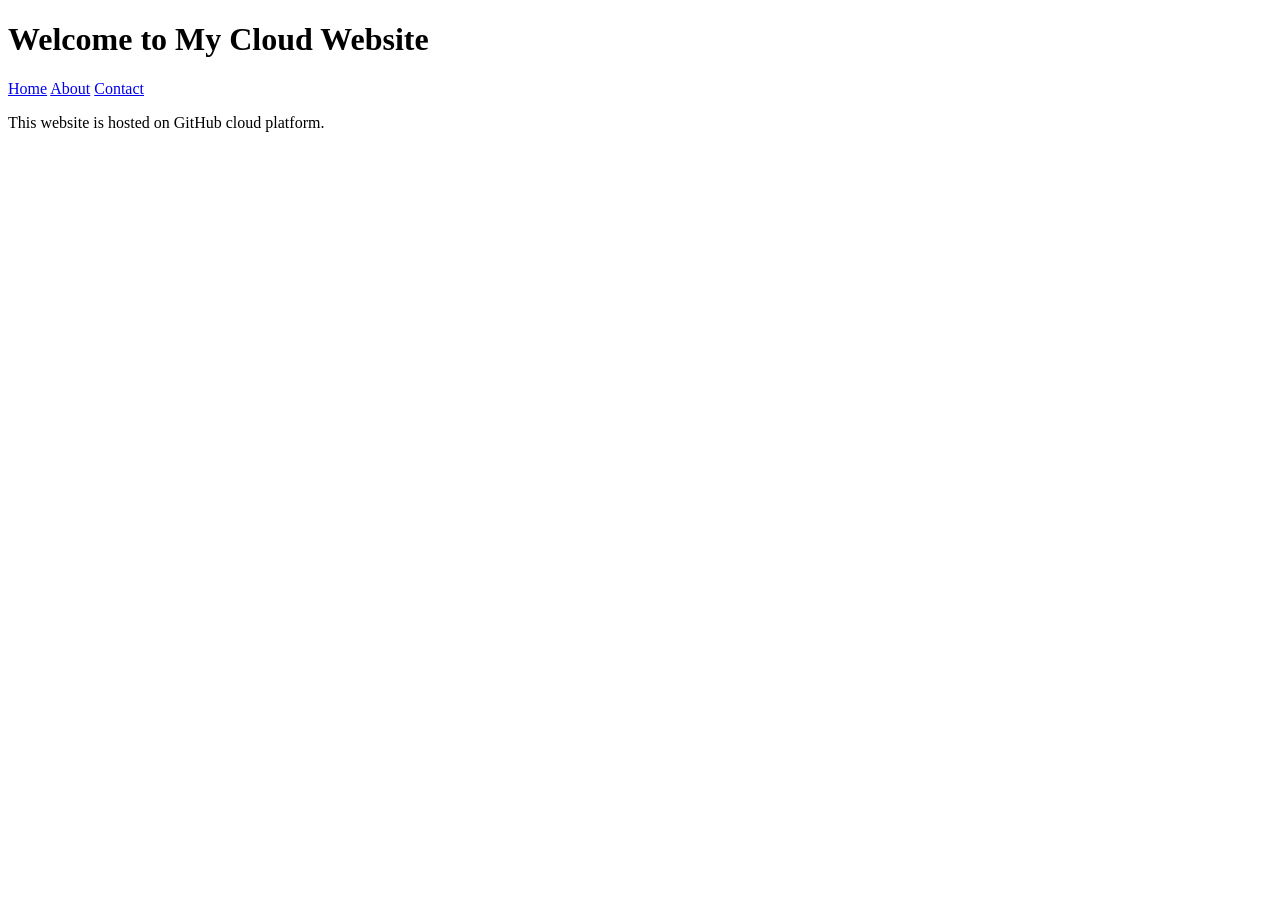
==== index.html @ 8e3b0706 "Add basic HTML structure for cloud website" ====
<!DOCTYPE html>
<html>
<head>
<title>My Cloud Website</title>
<link rel="stylesheet" href="style.css">
</head>

<body>

<h1>Welcome to My Cloud Website</h1>

<nav>
<a href="index.html">Home</a>
<a href="about.html">About</a>
<a href="contact.html">Contact</a>
</nav>

<p>This website is hosted on GitHub cloud platform.</p>

</body>
</html>
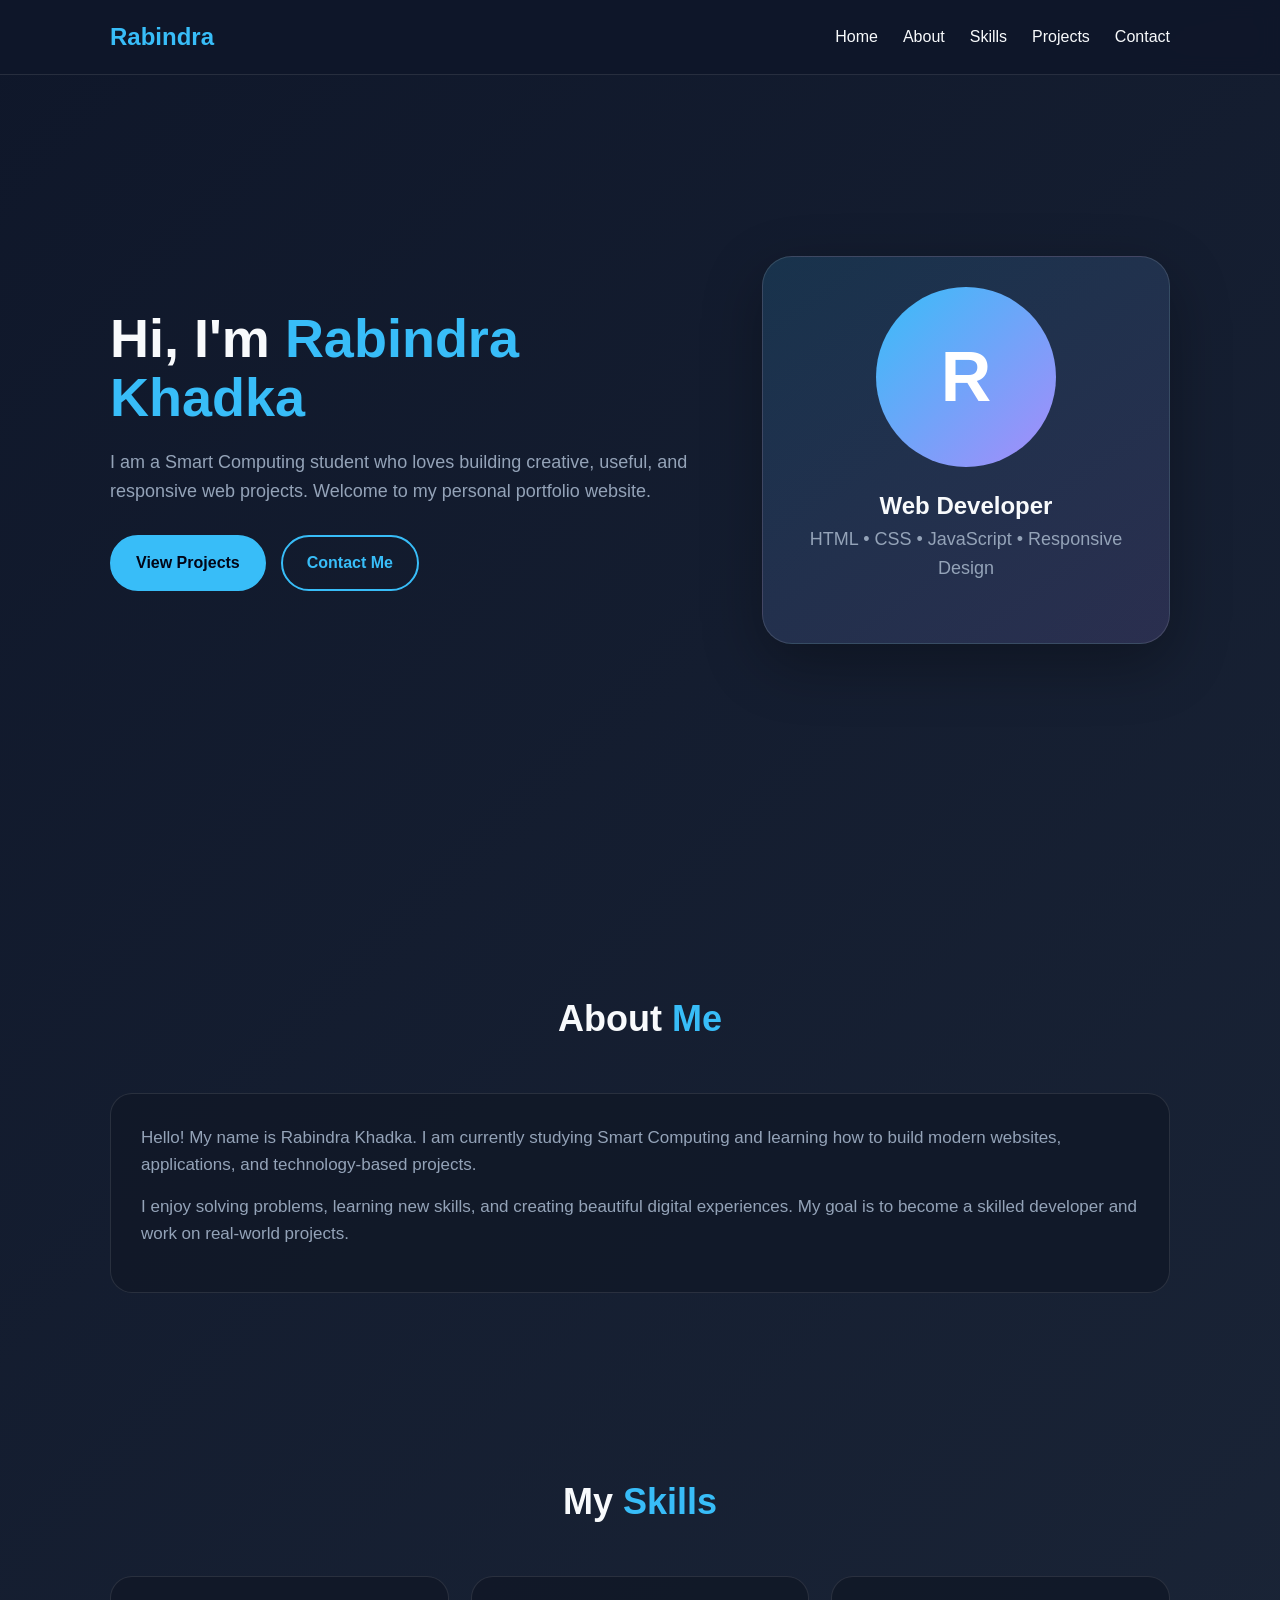
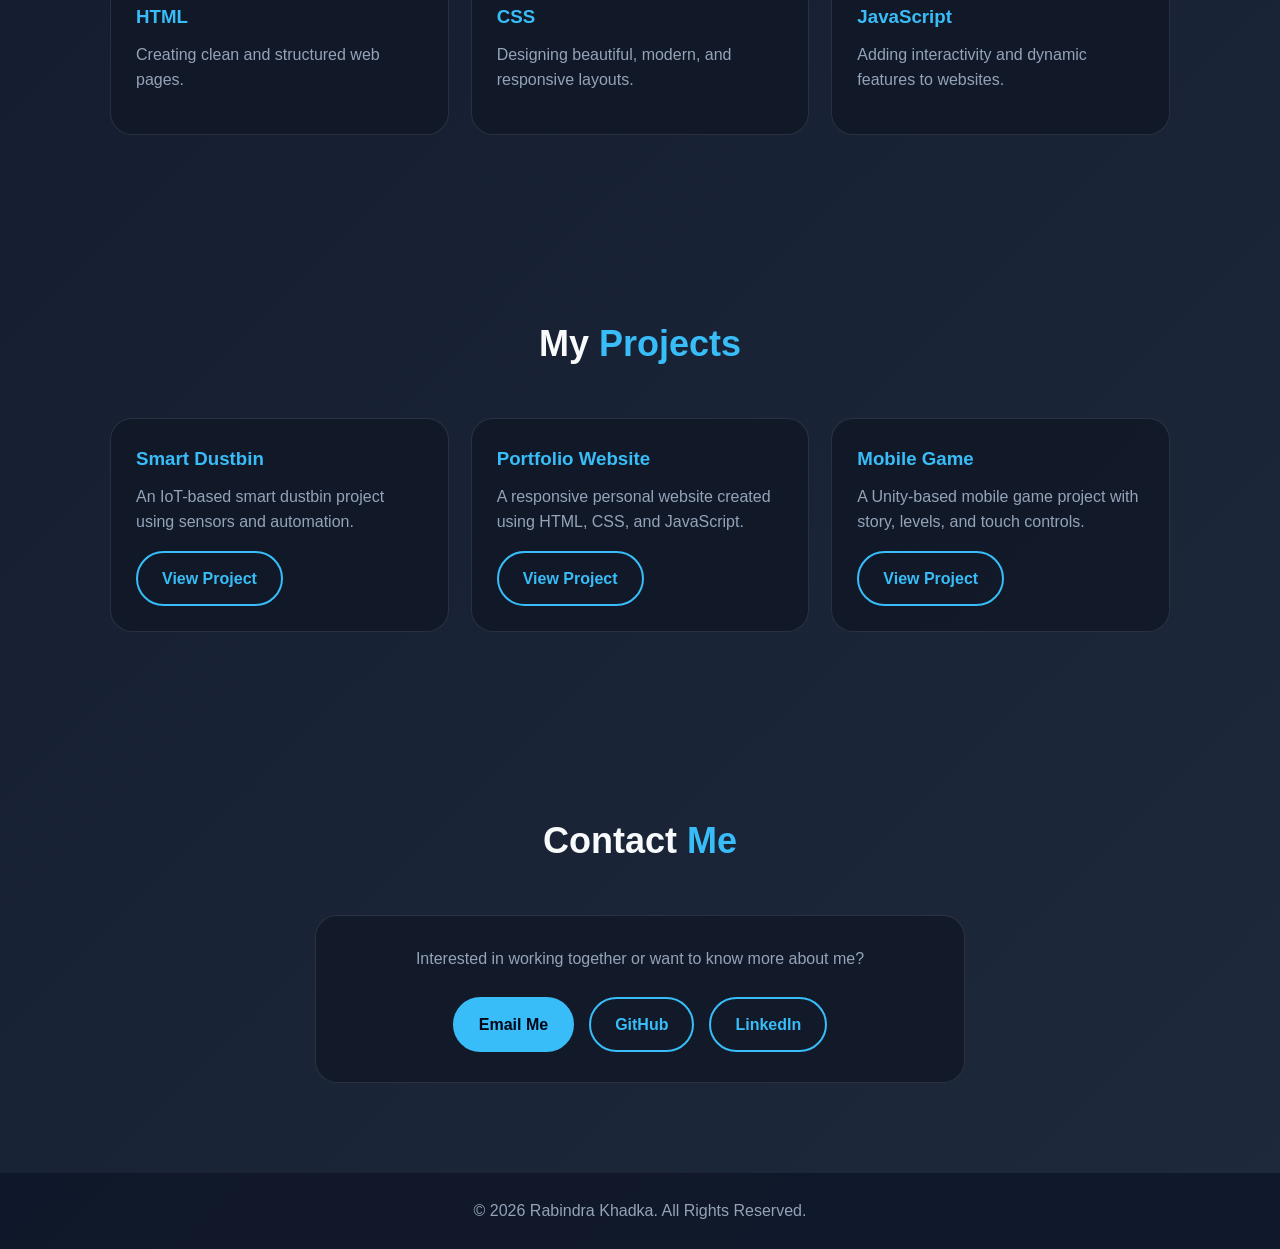
==== commit 0739f889: "Update index.html" ====
--- a/index.html
+++ b/index.html
@@ -1,21 +1,461 @@
 <!DOCTYPE html>
-<html>
+<html lang="en">
 <head>
-<title>My Cloud Website</title>
-<link rel="stylesheet" href="style.css">
+  <meta charset="UTF-8" />
+  <meta name="viewport" content="width=device-width, initial-scale=1.0" />
+  <title>Rabindra Khadka | Portfolio</title>
+  <style>
+    * {
+      margin: 0;
+      padding: 0;
+      box-sizing: border-box;
+      font-family: Arial, sans-serif;
+    }
+
+    :root {
+      --bg: #0f172a;
+      --card: #111827;
+      --text: #f8fafc;
+      --muted: #94a3b8;
+      --primary: #38bdf8;
+      --secondary: #a78bfa;
+    }
+
+    body {
+      background: linear-gradient(135deg, #0f172a, #1e293b);
+      color: var(--text);
+      line-height: 1.6;
+    }
+
+    html {
+      scroll-behavior: smooth;
+    }
+
+    header {
+      position: fixed;
+      top: 0;
+      width: 100%;
+      z-index: 1000;
+      background: rgba(15, 23, 42, 0.9);
+      backdrop-filter: blur(10px);
+      border-bottom: 1px solid rgba(255, 255, 255, 0.1);
+    }
+
+    nav {
+      max-width: 1100px;
+      margin: auto;
+      display: flex;
+      justify-content: space-between;
+      align-items: center;
+      padding: 18px 20px;
+    }
+
+    .logo {
+      font-size: 24px;
+      font-weight: bold;
+      color: var(--primary);
+    }
+
+    .nav-links {
+      display: flex;
+      gap: 25px;
+      list-style: none;
+    }
+
+    .nav-links a {
+      color: var(--text);
+      text-decoration: none;
+      font-weight: 500;
+      transition: 0.3s;
+    }
+
+    .nav-links a:hover {
+      color: var(--primary);
+    }
+
+    .menu-btn {
+      display: none;
+      font-size: 28px;
+      cursor: pointer;
+    }
+
+    section {
+      max-width: 1100px;
+      margin: auto;
+      padding: 90px 20px;
+    }
+
+    .hero {
+      min-height: 100vh;
+      display: grid;
+      grid-template-columns: 1.2fr 0.8fr;
+      align-items: center;
+      gap: 40px;
+    }
+
+    .hero h1 {
+      font-size: 54px;
+      line-height: 1.1;
+      margin-bottom: 20px;
+    }
+
+    .hero h1 span {
+      color: var(--primary);
+    }
+
+    .hero p {
+      color: var(--muted);
+      font-size: 18px;
+      max-width: 600px;
+      margin-bottom: 30px;
+    }
+
+    .buttons {
+      display: flex;
+      gap: 15px;
+      flex-wrap: wrap;
+    }
+
+    .btn {
+      display: inline-block;
+      padding: 13px 24px;
+      border-radius: 30px;
+      border: 2px solid var(--primary);
+      text-decoration: none;
+      font-weight: bold;
+      transition: 0.3s;
+      cursor: pointer;
+    }
+
+    .btn-primary {
+      background: var(--primary);
+      color: #020617;
+    }
+
+    .btn-primary:hover {
+      background: transparent;
+      color: var(--primary);
+      transform: translateY(-4px);
+    }
+
+    .btn-outline {
+      color: var(--primary);
+    }
+
+    .btn-outline:hover {
+      background: var(--primary);
+      color: #020617;
+      transform: translateY(-4px);
+    }
+
+    .profile-card {
+      background: linear-gradient(145deg, rgba(56, 189, 248, 0.15), rgba(167, 139, 250, 0.15));
+      border: 1px solid rgba(255, 255, 255, 0.12);
+      border-radius: 30px;
+      padding: 30px;
+      text-align: center;
+      box-shadow: 0 20px 60px rgba(0, 0, 0, 0.3);
+      animation: float 3s ease-in-out infinite;
+    }
+
+    .profile-img {
+      width: 180px;
+      height: 180px;
+      margin: auto;
+      border-radius: 50%;
+      background: linear-gradient(135deg, var(--primary), var(--secondary));
+      display: flex;
+      align-items: center;
+      justify-content: center;
+      font-size: 70px;
+      font-weight: bold;
+      color: white;
+      margin-bottom: 20px;
+    }
+
+    @keyframes float {
+      0%, 100% { transform: translateY(0); }
+      50% { transform: translateY(-12px); }
+    }
+
+    .section-title {
+      font-size: 36px;
+      text-align: center;
+      margin-bottom: 45px;
+    }
+
+    .section-title span {
+      color: var(--primary);
+    }
+
+    .about-box,
+    .contact-box {
+      background: rgba(17, 24, 39, 0.8);
+      padding: 30px;
+      border-radius: 22px;
+      border: 1px solid rgba(255, 255, 255, 0.1);
+    }
+
+    .about-box p {
+      color: var(--muted);
+      font-size: 17px;
+      margin-bottom: 15px;
+    }
+
+    .skills-grid,
+    .projects-grid {
+      display: grid;
+      grid-template-columns: repeat(3, 1fr);
+      gap: 22px;
+    }
+
+    .skill-card,
+    .project-card {
+      background: rgba(17, 24, 39, 0.85);
+      padding: 25px;
+      border-radius: 22px;
+      border: 1px solid rgba(255, 255, 255, 0.1);
+      transition: 0.3s;
+    }
+
+    .skill-card:hover,
+    .project-card:hover {
+      transform: translateY(-8px);
+      border-color: var(--primary);
+      box-shadow: 0 15px 40px rgba(56, 189, 248, 0.15);
+    }
+
+    .skill-card h3,
+    .project-card h3 {
+      color: var(--primary);
+      margin-bottom: 10px;
+    }
+
+    .skill-card p,
+    .project-card p {
+      color: var(--muted);
+      margin-bottom: 16px;
+    }
+
+    .contact-box {
+      max-width: 650px;
+      margin: auto;
+      text-align: center;
+    }
+
+    .contact-box p {
+      color: var(--muted);
+      margin-bottom: 25px;
+    }
+
+    .socials {
+      display: flex;
+      justify-content: center;
+      gap: 15px;
+      flex-wrap: wrap;
+    }
+
+    footer {
+      text-align: center;
+      padding: 25px;
+      color: var(--muted);
+      background: rgba(15, 23, 42, 0.9);
+    }
+
+    .top-btn {
+      position: fixed;
+      bottom: 25px;
+      right: 25px;
+      background: var(--primary);
+      color: #020617;
+      border: none;
+      border-radius: 50%;
+      width: 45px;
+      height: 45px;
+      font-size: 20px;
+      cursor: pointer;
+      display: none;
+      box-shadow: 0 10px 25px rgba(0, 0, 0, 0.3);
+    }
+
+    @media (max-width: 850px) {
+      .hero {
+        grid-template-columns: 1fr;
+        text-align: center;
+        padding-top: 130px;
+      }
+
+      .hero p,
+      .buttons {
+        margin-left: auto;
+        margin-right: auto;
+        justify-content: center;
+      }
+
+      .skills-grid,
+      .projects-grid {
+        grid-template-columns: repeat(2, 1fr);
+      }
+    }
+
+    @media (max-width: 650px) {
+      .menu-btn {
+        display: block;
+      }
+
+      .nav-links {
+        position: absolute;
+        top: 68px;
+        left: 0;
+        width: 100%;
+        background: #0f172a;
+        flex-direction: column;
+        text-align: center;
+        padding: 20px 0;
+        display: none;
+      }
+
+      .nav-links.active {
+        display: flex;
+      }
+
+      .hero h1 {
+        font-size: 40px;
+      }
+
+      .skills-grid,
+      .projects-grid {
+        grid-template-columns: 1fr;
+      }
+
+      section {
+        padding: 70px 18px;
+      }
+    }
+  </style>
 </head>
-
 <body>
-
-<h1>Welcome to My Cloud Website</h1>
-
-<nav>
-<a href="index.html">Home</a>
-<a href="about.html">About</a>
-<a href="contact.html">Contact</a>
-</nav>
-
-<p>This website is hosted on GitHub cloud platform.</p>
-
+  <header>
+    <nav>
+      <div class="logo">Rabindra</div>
+      <div class="menu-btn" onclick="toggleMenu()">☰</div>
+      <ul class="nav-links" id="navLinks">
+        <li><a href="#home">Home</a></li>
+        <li><a href="#about">About</a></li>
+        <li><a href="#skills">Skills</a></li>
+        <li><a href="#projects">Projects</a></li>
+        <li><a href="#contact">Contact</a></li>
+      </ul>
+    </nav>
+  </header>
+
+  <section class="hero" id="home">
+    <div>
+      <h1>Hi, I'm <span>Rabindra Khadka</span></h1>
+      <p>
+        I am a Smart Computing student who loves building creative, useful, and responsive web projects.
+        Welcome to my personal portfolio website.
+      </p>
+      <div class="buttons">
+        <a href="#projects" class="btn btn-primary">View Projects</a>
+        <a href="#contact" class="btn btn-outline">Contact Me</a>
+      </div>
+    </div>
+
+    <div class="profile-card">
+      <div class="profile-img">R</div>
+      <h2>Web Developer</h2>
+      <p>HTML • CSS • JavaScript • Responsive Design</p>
+    </div>
+  </section>
+
+  <section id="about">
+    <h2 class="section-title">About <span>Me</span></h2>
+    <div class="about-box">
+      <p>
+        Hello! My name is Rabindra Khadka. I am currently studying Smart Computing and learning how to build modern websites, applications, and technology-based projects.
+      </p>
+      <p>
+        I enjoy solving problems, learning new skills, and creating beautiful digital experiences. My goal is to become a skilled developer and work on real-world projects.
+      </p>
+    </div>
+  </section>
+
+  <section id="skills">
+    <h2 class="section-title">My <span>Skills</span></h2>
+    <div class="skills-grid">
+      <div class="skill-card">
+        <h3>HTML</h3>
+        <p>Creating clean and structured web pages.</p>
+      </div>
+      <div class="skill-card">
+        <h3>CSS</h3>
+        <p>Designing beautiful, modern, and responsive layouts.</p>
+      </div>
+      <div class="skill-card">
+        <h3>JavaScript</h3>
+        <p>Adding interactivity and dynamic features to websites.</p>
+      </div>
+    </div>
+  </section>
+
+  <section id="projects">
+    <h2 class="section-title">My <span>Projects</span></h2>
+    <div class="projects-grid">
+      <div class="project-card">
+        <h3>Smart Dustbin</h3>
+        <p>An IoT-based smart dustbin project using sensors and automation.</p>
+        <a href="#" class="btn btn-outline">View Project</a>
+      </div>
+      <div class="project-card">
+        <h3>Portfolio Website</h3>
+        <p>A responsive personal website created using HTML, CSS, and JavaScript.</p>
+        <a href="#" class="btn btn-outline">View Project</a>
+      </div>
+      <div class="project-card">
+        <h3>Mobile Game</h3>
+        <p>A Unity-based mobile game project with story, levels, and touch controls.</p>
+        <a href="#" class="btn btn-outline">View Project</a>
+      </div>
+    </div>
+  </section>
+
+  <section id="contact">
+    <h2 class="section-title">Contact <span>Me</span></h2>
+    <div class="contact-box">
+      <p>Interested in working together or want to know more about me?</p>
+      <div class="socials">
+        <a href="mailto:your-email@example.com" class="btn btn-primary">Email Me</a>
+        <a href="#" class="btn btn-outline">GitHub</a>
+        <a href="#" class="btn btn-outline">LinkedIn</a>
+      </div>
+    </div>
+  </section>
+
+  <footer>
+    <p>© 2026 Rabindra Khadka. All Rights Reserved.</p>
+  </footer>
+
+  <button class="top-btn" id="topBtn" onclick="scrollToTop()">↑</button>
+
+  <script>
+    function toggleMenu() {
+      document.getElementById("navLinks").classList.toggle("active");
+    }
+
+    const topBtn = document.getElementById("topBtn");
+
+    window.onscroll = function () {
+      if (document.body.scrollTop > 300 || document.documentElement.scrollTop > 300) {
+        topBtn.style.display = "block";
+      } else {
+        topBtn.style.display = "none";
+      }
+    };
+
+    function scrollToTop() {
+      window.scrollTo({ top: 0, behavior: "smooth" });
+    }
+  </script>
 </body>
 </html>
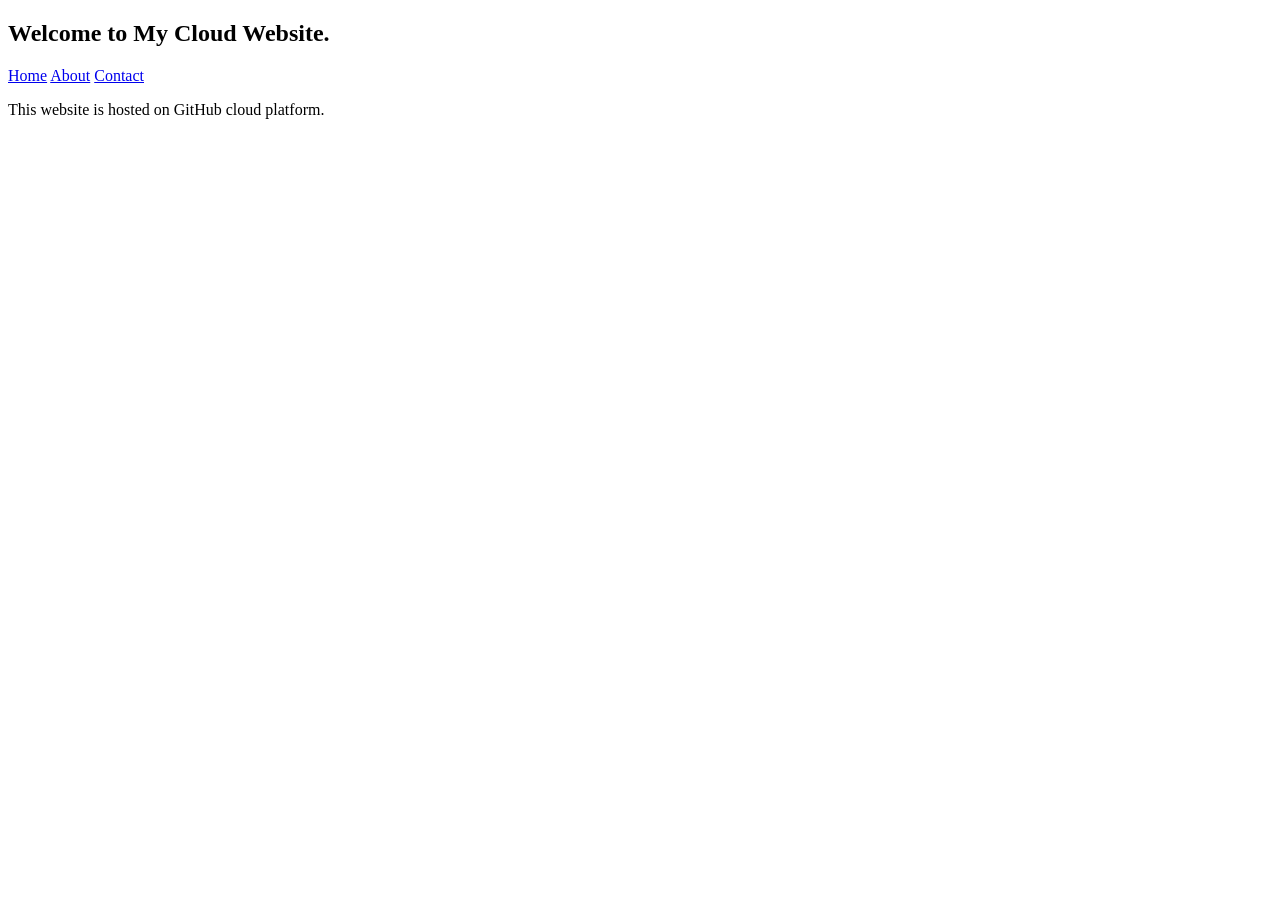
==== commit 610a64ab: "Update index.html" ====
--- a/index.html
+++ b/index.html
@@ -1,461 +1,60 @@
 <!DOCTYPE html>
 <html lang="en">
 <head>
-  <meta charset="UTF-8" />
-  <meta name="viewport" content="width=device-width, initial-scale=1.0" />
-  <title>Rabindra Khadka | Portfolio</title>
-  <style>
-    * {
-      margin: 0;
-      padding: 0;
-      box-sizing: border-box;
-      font-family: Arial, sans-serif;
-    }
+    <meta charset="UTF-8">
+    <meta name="viewport" content="width=device-width, initial-scale=1.0">
+    <title>My Cloud Website</title>
 
-    :root {
-      --bg: #0f172a;
-      --card: #111827;
-      --text: #f8fafc;
-      --muted: #94a3b8;
-      --primary: #38bdf8;
-      --secondary: #a78bfa;
-    }
 
-    body {
-      background: linear-gradient(135deg, #0f172a, #1e293b);
-      color: var(--text);
-      line-height: 1.6;
-    }
 
-    html {
-      scroll-behavior: smooth;
-    }
+    <link rel="stylesheet" href="style.css">
+</head>
 
-    header {
-      position: fixed;
-      top: 0;
-      width: 100%;
-      z-index: 1000;
-      background: rgba(15, 23, 42, 0.9);
-      backdrop-filter: blur(10px);
-      border-bottom: 1px solid rgba(255, 255, 255, 0.1);
-    }
 
-    nav {
-      max-width: 1100px;
-      margin: auto;
-      display: flex;
-      justify-content: space-between;
-      align-items: center;
-      padding: 18px 20px;
-    }
 
-    .logo {
-      font-size: 24px;
-      font-weight: bold;
-      color: var(--primary);
-    }
+<body>
 
-    .nav-links {
-      display: flex;
-      gap: 25px;
-      list-style: none;
-    }
 
-    .nav-links a {
-      color: var(--text);
-      text-decoration: none;
-      font-weight: 500;
-      transition: 0.3s;
-    }
 
-    .nav-links a:hover {
-      color: var(--primary);
-    }
+    <section class="container">
 
-    .menu-btn {
-      display: none;
-      font-size: 28px;
-      cursor: pointer;
-    }
 
-    section {
-      max-width: 1100px;
-      margin: auto;
-      padding: 90px 20px;
-    }
 
-    .hero {
-      min-height: 100vh;
-      display: grid;
-      grid-template-columns: 1.2fr 0.8fr;
-      align-items: center;
-      gap: 40px;
-    }
+        <h1>Welcome to My Cloud Website.</h1>
 
-    .hero h1 {
-      font-size: 54px;
-      line-height: 1.1;
-      margin-bottom: 20px;
-    }
 
-    .hero h1 span {
-      color: var(--primary);
-    }
 
-    .hero p {
-      color: var(--muted);
-      font-size: 18px;
-      max-width: 600px;
-      margin-bottom: 30px;
-    }
+        <nav>
+            <a href="index.html">Home</a>
+            <a href="about.html">About</a>
+            <a href="contact.html">Contact</a>
+        </nav>
 
-    .buttons {
-      display: flex;
-      gap: 15px;
-      flex-wrap: wrap;
-    }
 
-    .btn {
-      display: inline-block;
-      padding: 13px 24px;
-      border-radius: 30px;
-      border: 2px solid var(--primary);
-      text-decoration: none;
-      font-weight: bold;
-      transition: 0.3s;
-      cursor: pointer;
-    }
 
-    .btn-primary {
-      background: var(--primary);
-      color: #020617;
-    }
+        <p>
+            This website is hosted on GitHub cloud platform.
+        </p>
 
-    .btn-primary:hover {
-      background: transparent;
-      color: var(--primary);
-      transform: translateY(-4px);
-    }
 
-    .btn-outline {
-      color: var(--primary);
-    }
 
-    .btn-outline:hover {
-      background: var(--primary);
-      color: #020617;
-      transform: translateY(-4px);
-    }
+        <div class="card">
 
-    .profile-card {
-      background: linear-gradient(145deg, rgba(56, 189, 248, 0.15), rgba(167, 139, 250, 0.15));
-      border: 1px solid rgba(255, 255, 255, 0.12);
-      border-radius: 30px;
-      padding: 30px;
-      text-align: center;
-      box-shadow: 0 20px 60px rgba(0, 0, 0, 0.3);
-      animation: float 3s ease-in-out infinite;
-    }
 
-    .profile-img {
-      width: 180px;
-      height: 180px;
-      margin: auto;
-      border-radius: 50%;
-      background: linear-gradient(135deg, var(--primary), var(--secondary));
-      display: flex;
-      align-items: center;
-      justify-content: center;
-      font-size: 70px;
-      font-weight: bold;
-      color: white;
-      margin-bottom: 20px;
-    }
 
-    @keyframes float {
-      0%, 100% { transform: translateY(0); }
-      50% { transform: translateY(-12px); }
-    }
+        
 
-    .section-title {
-      font-size: 36px;
-      text-align: center;
-      margin-bottom: 45px;
-    }
 
-    .section-title span {
-      color: var(--primary);
-    }
 
-    .about-box,
-    .contact-box {
-      background: rgba(17, 24, 39, 0.8);
-      padding: 30px;
-      border-radius: 22px;
-      border: 1px solid rgba(255, 255, 255, 0.1);
-    }
+        </div>
 
-    .about-box p {
-      color: var(--muted);
-      font-size: 17px;
-      margin-bottom: 15px;
-    }
 
-    .skills-grid,
-    .projects-grid {
-      display: grid;
-      grid-template-columns: repeat(3, 1fr);
-      gap: 22px;
-    }
 
-    .skill-card,
-    .project-card {
-      background: rgba(17, 24, 39, 0.85);
-      padding: 25px;
-      border-radius: 22px;
-      border: 1px solid rgba(255, 255, 255, 0.1);
-      transition: 0.3s;
-    }
+    </section>
 
-    .skill-card:hover,
-    .project-card:hover {
-      transform: translateY(-8px);
-      border-color: var(--primary);
-      box-shadow: 0 15px 40px rgba(56, 189, 248, 0.15);
-    }
 
-    .skill-card h3,
-    .project-card h3 {
-      color: var(--primary);
-      margin-bottom: 10px;
-    }
 
-    .skill-card p,
-    .project-card p {
-      color: var(--muted);
-      margin-bottom: 16px;
-    }
-
-    .contact-box {
-      max-width: 650px;
-      margin: auto;
-      text-align: center;
-    }
-
-    .contact-box p {
-      color: var(--muted);
-      margin-bottom: 25px;
-    }
-
-    .socials {
-      display: flex;
-      justify-content: center;
-      gap: 15px;
-      flex-wrap: wrap;
-    }
-
-    footer {
-      text-align: center;
-      padding: 25px;
-      color: var(--muted);
-      background: rgba(15, 23, 42, 0.9);
-    }
-
-    .top-btn {
-      position: fixed;
-      bottom: 25px;
-      right: 25px;
-      background: var(--primary);
-      color: #020617;
-      border: none;
-      border-radius: 50%;
-      width: 45px;
-      height: 45px;
-      font-size: 20px;
-      cursor: pointer;
-      display: none;
-      box-shadow: 0 10px 25px rgba(0, 0, 0, 0.3);
-    }
-
-    @media (max-width: 850px) {
-      .hero {
-        grid-template-columns: 1fr;
-        text-align: center;
-        padding-top: 130px;
-      }
-
-      .hero p,
-      .buttons {
-        margin-left: auto;
-        margin-right: auto;
-        justify-content: center;
-      }
-
-      .skills-grid,
-      .projects-grid {
-        grid-template-columns: repeat(2, 1fr);
-      }
-    }
-
-    @media (max-width: 650px) {
-      .menu-btn {
-        display: block;
-      }
-
-      .nav-links {
-        position: absolute;
-        top: 68px;
-        left: 0;
-        width: 100%;
-        background: #0f172a;
-        flex-direction: column;
-        text-align: center;
-        padding: 20px 0;
-        display: none;
-      }
-
-      .nav-links.active {
-        display: flex;
-      }
-
-      .hero h1 {
-        font-size: 40px;
-      }
-
-      .skills-grid,
-      .projects-grid {
-        grid-template-columns: 1fr;
-      }
-
-      section {
-        padding: 70px 18px;
-      }
-    }
-  </style>
-</head>
-<body>
-  <header>
-    <nav>
-      <div class="logo">Rabindra</div>
-      <div class="menu-btn" onclick="toggleMenu()">☰</div>
-      <ul class="nav-links" id="navLinks">
-        <li><a href="#home">Home</a></li>
-        <li><a href="#about">About</a></li>
-        <li><a href="#skills">Skills</a></li>
-        <li><a href="#projects">Projects</a></li>
-        <li><a href="#contact">Contact</a></li>
-      </ul>
-    </nav>
-  </header>
-
-  <section class="hero" id="home">
-    <div>
-      <h1>Hi, I'm <span>Rabindra Khadka</span></h1>
-      <p>
-        I am a Smart Computing student who loves building creative, useful, and responsive web projects.
-        Welcome to my personal portfolio website.
-      </p>
-      <div class="buttons">
-        <a href="#projects" class="btn btn-primary">View Projects</a>
-        <a href="#contact" class="btn btn-outline">Contact Me</a>
-      </div>
-    </div>
-
-    <div class="profile-card">
-      <div class="profile-img">R</div>
-      <h2>Web Developer</h2>
-      <p>HTML • CSS • JavaScript • Responsive Design</p>
-    </div>
-  </section>
-
-  <section id="about">
-    <h2 class="section-title">About <span>Me</span></h2>
-    <div class="about-box">
-      <p>
-        Hello! My name is Rabindra Khadka. I am currently studying Smart Computing and learning how to build modern websites, applications, and technology-based projects.
-      </p>
-      <p>
-        I enjoy solving problems, learning new skills, and creating beautiful digital experiences. My goal is to become a skilled developer and work on real-world projects.
-      </p>
-    </div>
-  </section>
-
-  <section id="skills">
-    <h2 class="section-title">My <span>Skills</span></h2>
-    <div class="skills-grid">
-      <div class="skill-card">
-        <h3>HTML</h3>
-        <p>Creating clean and structured web pages.</p>
-      </div>
-      <div class="skill-card">
-        <h3>CSS</h3>
-        <p>Designing beautiful, modern, and responsive layouts.</p>
-      </div>
-      <div class="skill-card">
-        <h3>JavaScript</h3>
-        <p>Adding interactivity and dynamic features to websites.</p>
-      </div>
-    </div>
-  </section>
-
-  <section id="projects">
-    <h2 class="section-title">My <span>Projects</span></h2>
-    <div class="projects-grid">
-      <div class="project-card">
-        <h3>Smart Dustbin</h3>
-        <p>An IoT-based smart dustbin project using sensors and automation.</p>
-        <a href="#" class="btn btn-outline">View Project</a>
-      </div>
-      <div class="project-card">
-        <h3>Portfolio Website</h3>
-        <p>A responsive personal website created using HTML, CSS, and JavaScript.</p>
-        <a href="#" class="btn btn-outline">View Project</a>
-      </div>
-      <div class="project-card">
-        <h3>Mobile Game</h3>
-        <p>A Unity-based mobile game project with story, levels, and touch controls.</p>
-        <a href="#" class="btn btn-outline">View Project</a>
-      </div>
-    </div>
-  </section>
-
-  <section id="contact">
-    <h2 class="section-title">Contact <span>Me</span></h2>
-    <div class="contact-box">
-      <p>Interested in working together or want to know more about me?</p>
-      <div class="socials">
-        <a href="mailto:your-email@example.com" class="btn btn-primary">Email Me</a>
-        <a href="#" class="btn btn-outline">GitHub</a>
-        <a href="#" class="btn btn-outline">LinkedIn</a>
-      </div>
-    </div>
-  </section>
-
-  <footer>
-    <p>© 2026 Rabindra Khadka. All Rights Reserved.</p>
-  </footer>
-
-  <button class="top-btn" id="topBtn" onclick="scrollToTop()">↑</button>
-
-  <script>
-    function toggleMenu() {
-      document.getElementById("navLinks").classList.toggle("active");
-    }
-
-    const topBtn = document.getElementById("topBtn");
-
-    window.onscroll = function () {
-      if (document.body.scrollTop > 300 || document.documentElement.scrollTop > 300) {
-        topBtn.style.display = "block";
-      } else {
-        topBtn.style.display = "none";
-      }
-    };
-
-    function scrollToTop() {
-      window.scrollTo({ top: 0, behavior: "smooth" });
-    }
-  </script>
 </body>
 </html>
+
+
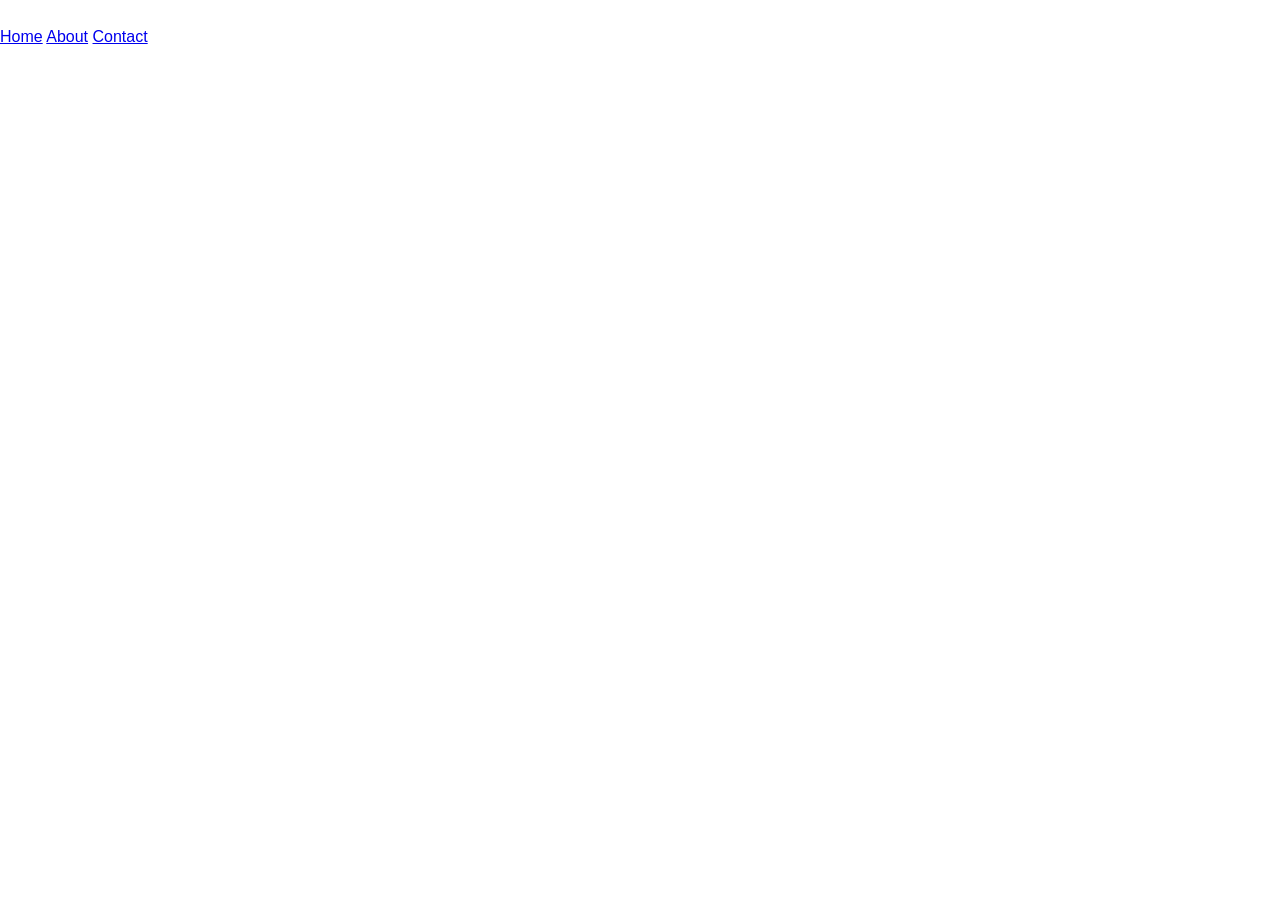
==== commit 1c6c18eb: "Refactor index.html to improve content structure Removed duplicate header and added a new section wi" ====
--- a/index.html
+++ b/index.html
@@ -1,28 +1,19 @@
 <!DOCTYPE html>
 <html lang="en">
+
 <head>
     <meta charset="UTF-8">
     <meta name="viewport" content="width=device-width, initial-scale=1.0">
     <title>My Cloud Website</title>
 
-
-
     <link rel="stylesheet" href="style.css">
 </head>
 
-
-
 <body>
-
-
 
     <section class="container">
 
-
-
-        <h1>Welcome to My Cloud Website.</h1>
-
-
+        <h1>Welcome to My Cloud Website</h1>
 
         <nav>
             <a href="index.html">Home</a>
@@ -30,31 +21,23 @@
             <a href="contact.html">Contact</a>
         </nav>
 
-
-
         <p>
             This website is hosted on GitHub cloud platform.
         </p>
 
-
-
         <div class="card">
 
+            <h2>About This Website</h2>
 
-
-        
-
-
+            <p>
+                This is a responsive cloud website project
+                created using HTML and CSS.
+            </p>
 
         </div>
 
-
-
     </section>
 
+</body>
 
-
-</body>
 </html>
-
-
--- a/style.css
+++ b/style.css
@@ -0,0 +1,216 @@
+/* style.css */
+
+*{
+  margin:0;
+  padding:0;
+  box-sizing:border-box;
+  font-family:Arial, sans-serif;
+}
+
+body{
+  min-height:100vh;
+  overflow-x:hidden;
+  color:white;
+}
+
+/* Background Image */
+
+.background{
+  position:fixed;
+  width:100%;
+  height:100%;
+  background:url("img/images.jpg");
+  background-size:cover;
+  background-position:center;
+  background-repeat:no-repeat;
+  z-index:-2;
+}
+
+/* Dark Overlay */
+
+.overlay{
+  width:100%;
+  min-height:100vh;
+  background:rgba(3,10,25,0.82);
+  padding:30px 8%;
+}
+
+/* Navbar */
+
+.navbar{
+  display:flex;
+  justify-content:space-between;
+  align-items:center;
+  margin-bottom:80px;
+}
+
+.logo{
+  font-size:34px;
+  font-weight:bold;
+  color:#27c7ff;
+}
+
+.nav-links{
+  display:flex;
+  gap:35px;
+  list-style:none;
+}
+
+.nav-links li a{
+  text-decoration:none;
+  color:white;
+  font-size:18px;
+  transition:0.3s;
+}
+
+.nav-links li a:hover{
+  color:#27c7ff;
+}
+
+/* Contact Section */
+
+.contact-section{
+  max-width:1200px;
+  margin:auto;
+}
+
+.title{
+  text-align:center;
+  font-size:55px;
+  margin-bottom:60px;
+}
+
+.title span{
+  color:#27c7ff;
+}
+
+/* Container */
+
+.contact-container{
+  display:grid;
+  grid-template-columns:1fr 1fr;
+  gap:40px;
+}
+
+/* Left Side */
+
+.contact-info{
+  background:rgba(8,18,40,0.88);
+  padding:40px;
+  border-radius:20px;
+  border:1px solid rgba(39,199,255,0.2);
+  backdrop-filter:blur(8px);
+}
+
+.contact-info h2{
+  font-size:35px;
+  margin-bottom:20px;
+  color:#27c7ff;
+}
+
+.desc{
+  color:#d1d5db;
+  line-height:1.7;
+  margin-bottom:35px;
+}
+
+.info-box{
+  display:flex;
+  align-items:center;
+  gap:20px;
+  margin-bottom:30px;
+}
+
+.info-box i{
+  font-size:28px;
+  color:#27c7ff;
+}
+
+.info-box h3{
+  margin-bottom:5px;
+}
+
+.info-box p{
+  color:#d1d5db;
+}
+
+/* Right Side */
+
+.contact-form{
+  background:rgba(8,18,40,0.88);
+  padding:40px;
+  border-radius:20px;
+  border:1px solid rgba(39,199,255,0.2);
+  backdrop-filter:blur(8px);
+}
+
+.contact-form h2{
+  font-size:35px;
+  margin-bottom:25px;
+  color:#27c7ff;
+}
+
+.contact-form form{
+  display:flex;
+  flex-direction:column;
+  gap:20px;
+}
+
+.contact-form input,
+.contact-form textarea{
+  width:100%;
+  padding:16px;
+  border:none;
+  outline:none;
+  border-radius:12px;
+  background:#0f172a;
+  color:white;
+  font-size:16px;
+}
+
+.contact-form textarea{
+  height:150px;
+  resize:none;
+}
+
+.contact-form button{
+  padding:16px;
+  border:none;
+  border-radius:12px;
+  background:#27c7ff;
+  color:#061325;
+  font-size:18px;
+  font-weight:bold;
+  cursor:pointer;
+  transition:0.3s;
+}
+
+.contact-form button:hover{
+  background:white;
+  transform:scale(1.02);
+}
+
+/* Responsive */
+
+@media(max-width:900px){
+
+  .navbar{
+    flex-direction:column;
+    gap:20px;
+  }
+
+  .nav-links{
+    flex-wrap:wrap;
+    justify-content:center;
+    gap:20px;
+  }
+
+  .contact-container{
+    grid-template-columns:1fr;
+  }
+
+  .title{
+    font-size:42px;
+  }
+
+}
